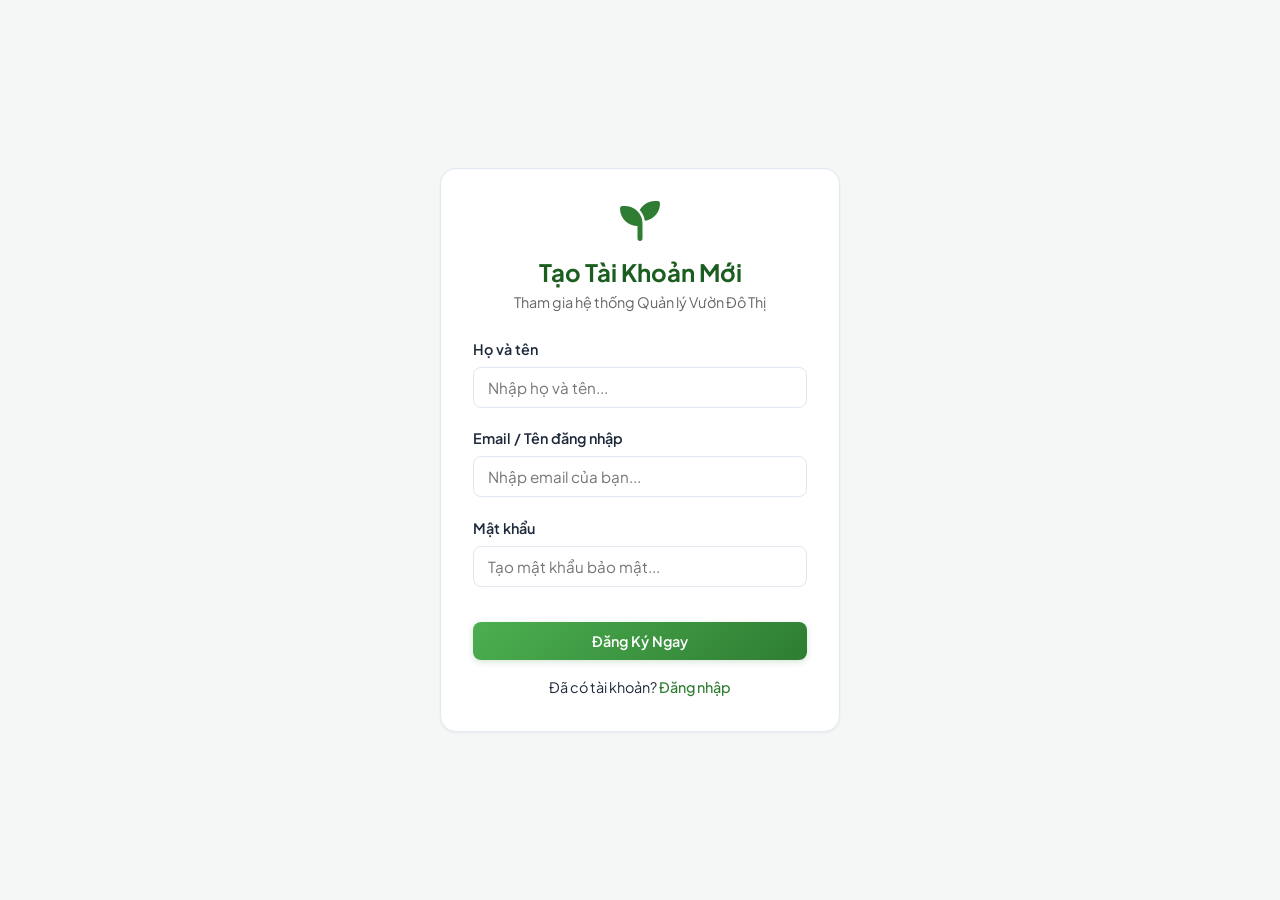
==== dang-ky.html @ ef1e94a7 "Hoàn thiện mã nguồn UrbanGarden" ====
<!DOCTYPE html>
<html lang="vi">
<head>
    <meta charset="UTF-8">
    <meta name="viewport" content="width=device-width, initial-scale=1.0">
    <title>Đăng Ký Tài Khoản - UrbanGarden</title>
    <link rel="stylesheet" href="style.css">
    <link rel="stylesheet" href="https://cdnjs.cloudflare.com/ajax/libs/font-awesome/6.4.0/css/all.min.css">
</head>
<body style="display: flex; justify-content: center; align-items: center; min-height: 100vh; background-color: #f4f7f6;">

    <div class="card form-card" style="width: 100%; max-width: 400px; padding: 2rem;">
        <div style="text-align: center; margin-bottom: 1.5rem;">
            <i class="fa-solid fa-seedling" style="font-size: 2.5rem; color: #2e7d32;"></i>
            <h1 style="font-size: 1.5rem; color: #1b5e20; margin-top: 10px;">Tạo Tài Khoản Mới</h1>
            <p style="color: #666; font-size: 0.9rem;">Tham gia hệ thống Quản lý Vườn Đô Thị</p>
        </div>

        <!-- Bỏ action mặc định, dùng JS xử lý -->
        <form id="registerForm">
            <div class="form-group">
                <label for="fullname">Họ và tên</label>
                <input type="text" id="fullname" placeholder="Nhập họ và tên..." required>
            </div>

            <div class="form-group">
                <label for="reg-email">Email / Tên đăng nhập</label>
                <input type="email" id="reg-email" placeholder="Nhập email của bạn..." required>
            </div>

            <div class="form-group">
                <label for="reg-password">Mật khẩu</label>
                <input type="password" id="reg-password" placeholder="Tạo mật khẩu bảo mật..." required>
            </div>

            <button type="submit" class="btn-primary" style="width: 100%; justify-content: center; margin-top: 1rem; padding: 10px;">Đăng Ký Ngay</button>
            
            <div style="text-align: center; margin-top: 1rem; font-size: 0.9rem;">
                Đã có tài khoản? <a href="dang-nhap.html" style="color: #2e7d32; text-decoration: none; font-weight: 500;">Đăng nhập</a>
            </div>
        </form>
    </div>

    <script>
        document.getElementById('registerForm').addEventListener('submit', function(e) {
            e.preventDefault();
            const name = document.getElementById('fullname').value;
            const email = document.getElementById('reg-email').value;
            const password = document.getElementById('reg-password').value;

            // Lưu thông tin tài khoản vào LocalStorage
            localStorage.setItem('registeredName', name);
            localStorage.setItem('registeredEmail', email);
            localStorage.setItem('registeredPassword', password);

            alert('Đăng ký tài khoản thành công! Vui lòng đăng nhập.');
            window.location.href = 'dang-nhap.html';
        });
    </script>
</body>
</html>
---- style.css ----
@import url('https://fonts.googleapis.com/css2?family=Plus+Jakarta+Sans:wght@400;500;600;700&display=swap');

* {
    margin: 0;
    padding: 0;
    box-sizing: border-box;
    font-family: 'Plus Jakarta Sans', 'Segoe UI', system-ui, -apple-system, sans-serif;
}

:root {
    --primary: #2e7d32;
    --primary-hover: #1b5e20;
    --primary-light: #e8f5e9;
    --accent: #4caf50;
    --text-dark: #1e293b;
    --text-muted: #64748b;
    --bg-main: #f8fafc;
    --card-bg: #ffffff;
    --border-color: #e2e8f0;
    --shadow-sm: 0 1px 3px rgba(0,0,0,0.05);
    --shadow-md: 0 4px 12px -2px rgba(0,0,0,0.08);
    --shadow-lg: 0 10px 25px -5px rgba(0,0,0,0.1);
    --radius-sm: 8px;
    --radius-md: 12px;
    --radius-lg: 16px;
}

body {
    background-color: var(--bg-main);
    color: var(--text-dark);
    line-height: 1.6;
}

/* --- HEADER & NAVIGATION --- */
.header {
    background: rgba(255, 255, 255, 0.9);
    backdrop-filter: blur(10px);
    position: sticky;
    top: 0;
    z-index: 900;
    display: flex;
    justify-content: space-between;
    align-items: center;
    padding: 0.8rem 2rem;
    border-bottom: 1px solid var(--border-color);
    box-shadow: var(--shadow-sm);
}

.logo {
    display: flex;
    align-items: center;
    gap: 12px;
    font-size: 1.35rem;
    font-weight: 700;
    color: var(--primary);
    letter-spacing: -0.5px;
}

.logo i {
    background: linear-gradient(135deg, #4caf50, #2e7d32);
    -webkit-background-clip: text;
    -webkit-text-fill-color: transparent;
    font-size: 1.6rem;
}

.nav {
    display: flex;
    gap: 1.5rem;
}

.nav a {
    text-decoration: none;
    color: var(--text-muted);
    font-weight: 600;
    font-size: 0.95rem;
    display: flex;
    align-items: center;
    gap: 8px;
    padding: 8px 16px;
    border-radius: 20px;
    transition: all 0.25s ease;
}

.nav a:hover {
    color: var(--primary);
    background-color: var(--primary-light);
}

.nav a.active {
    color: #ffffff;
    background: linear-gradient(135deg, #4caf50, #2e7d32);
    box-shadow: 0 4px 10px rgba(46, 125, 50, 0.25);
}

.user-profile {
    display: flex;
    align-items: center;
    gap: 16px;
}

/* --- BUTTONS --- */
.btn-primary {
    background: linear-gradient(135deg, #4caf50, #2e7d32);
    color: white;
    border: none;
    padding: 9px 18px;
    border-radius: var(--radius-sm);
    cursor: pointer;
    font-size: 0.9rem;
    font-weight: 600;
    display: inline-flex;
    align-items: center;
    gap: 8px;
    box-shadow: 0 2px 6px rgba(46, 125, 50, 0.2);
    transition: all 0.25s ease;
}

.btn-primary:hover {
    transform: translateY(-2px);
    box-shadow: 0 4px 12px rgba(46, 125, 50, 0.35);
}

.btn-outline {
    background: transparent;
    border: 1.5px solid var(--primary);
    color: var(--primary);
    padding: 8px 16px;
    border-radius: var(--radius-sm);
    cursor: pointer;
    font-size: 0.9rem;
    font-weight: 600;
    display: inline-flex;
    align-items: center;
    gap: 6px;
    transition: all 0.25s ease;
}

.btn-outline:hover {
    background: var(--primary-light);
    transform: translateY(-1px);
}

.btn-login {
    background: linear-gradient(135deg, #2e7d32, #1b5e20);
    color: white;
    padding: 8px 18px;
    border-radius: 20px;
    font-size: 0.9rem;
    font-weight: 600;
    display: flex;
    align-items: center;
    gap: 8px;
    text-decoration: none;
    box-shadow: 0 2px 8px rgba(46, 125, 50, 0.25);
    transition: all 0.25s ease;
}

.btn-login:hover {
    transform: translateY(-1px);
    box-shadow: 0 4px 12px rgba(46, 125, 50, 0.4);
}

/* --- MAIN CONTAINER & CARDS --- */
.main-container {
    max-width: 1200px;
    margin: 2rem auto;
    padding: 0 1.5rem;
}

.welcome-section {
    margin-bottom: 2rem;
}

.welcome-section h1 {
    font-size: 2rem;
    color: var(--primary-hover);
    font-weight: 700;
}

.welcome-section p {
    color: var(--text-muted);
    font-size: 1rem;
    margin-top: 4px;
}

.stats-grid {
    display: grid;
    grid-template-columns: repeat(auto-fit, minmax(260px, 1fr));
    gap: 1.25rem;
    margin-bottom: 2rem;
}

.stat-card {
    background: var(--card-bg);
    padding: 1.5rem;
    border-radius: var(--radius-md);
    display: flex;
    align-items: center;
    gap: 20px;
    border: 1px solid var(--border-color);
    box-shadow: var(--shadow-sm);
    transition: transform 0.25s ease, box-shadow 0.25s ease;
}

.stat-card:hover {
    transform: translateY(-3px);
    box-shadow: var(--shadow-md);
}

.stat-card i {
    font-size: 1.8rem;
    padding: 16px;
    border-radius: var(--radius-md);
}

.icon-green { background: #e8f5e9; color: #2e7d32; }
.icon-orange { background: #fff3e0; color: #ef6c00; }
.icon-blue { background: #e3f2fd; color: #1565c0; }

.stat-card h3 {
    font-size: 1.6rem;
    font-weight: 700;
    color: var(--text-dark);
}

.stat-card p {
    color: var(--text-muted);
    font-size: 0.9rem;
    font-weight: 500;
}

.card {
    background: var(--card-bg);
    padding: 1.5rem;
    border-radius: var(--radius-lg);
    border: 1px solid var(--border-color);
    box-shadow: var(--shadow-sm);
    margin-bottom: 1.5rem;
}

.card-header {
    display: flex;
    justify-content: space-between;
    align-items: center;
    margin-bottom: 1.2rem;
    padding-bottom: 0.8rem;
    border-bottom: 1px solid var(--border-color);
}

.card-header h2 {
    font-size: 1.15rem;
    font-weight: 700;
    color: var(--text-dark);
    display: flex;
    align-items: center;
    gap: 10px;
}

/* --- FILTER BAR --- */
.filter-bar {
    display: flex;
    gap: 12px;
    margin-bottom: 1.5rem;
    overflow-x: auto;
    padding-bottom: 4px;
}

.filter-btn {
    background: var(--card-bg);
    border: 1.5px solid var(--border-color);
    padding: 8px 18px;
    border-radius: 30px;
    cursor: pointer;
    font-size: 0.9rem;
    font-weight: 600;
    color: var(--text-muted);
    white-space: nowrap;
    transition: all 0.25s ease;
}

.filter-btn:hover {
    border-color: var(--primary);
    color: var(--primary);
}

.filter-btn.active {
    background: var(--primary);
    color: white;
    border-color: var(--primary);
    box-shadow: 0 4px 10px rgba(46, 125, 50, 0.25);
}

/* --- PLANTS & ARTICLES GRID --- */
.my-plants-grid {
    display: grid;
    grid-template-columns: repeat(auto-fit, minmax(320px, 1fr));
    gap: 1.5rem;
}

.plant-detailed-card {
    background: var(--card-bg);
    border-radius: var(--radius-lg);
    overflow: hidden;
    border: 1px solid var(--border-color);
    box-shadow: var(--shadow-sm);
    display: flex;
    flex-direction: column;
    transition: all 0.3s ease;
}

.plant-detailed-card:hover {
    transform: translateY(-5px);
    box-shadow: var(--shadow-lg);
}

.plant-detailed-card img {
    width: 100%;
    height: 180px;
    object-fit: cover;
}

.plant-content {
    padding: 1.25rem;
    display: flex;
    flex-direction: column;
    flex-grow: 1;
}

.location-tag {
    display: inline-block;
    background: var(--primary-light);
    color: var(--primary);
    font-size: 0.75rem;
    font-weight: 700;
    padding: 4px 10px;
    border-radius: 20px;
    margin-bottom: 10px;
    align-self: flex-start;
    text-transform: uppercase;
    letter-spacing: 0.5px;
}

.plant-content h3 {
    font-size: 1.15rem;
    font-weight: 700;
    color: var(--text-dark);
    margin-bottom: 6px;
}

.plant-specs {
    list-style: none;
    font-size: 0.85rem;
    color: var(--text-muted);
    margin: 12px 0;
    background: #f1f5f9;
    padding: 10px 14px;
    border-radius: var(--radius-sm);
}

.plant-specs li {
    display: flex;
    justify-content: space-between;
    margin-bottom: 4px;
}

.progress-bar {
    width: 100%;
    height: 8px;
    background: #e2e8f0;
    border-radius: 10px;
    overflow: hidden;
    margin: 8px 0;
}

.progress {
    height: 100%;
    background: linear-gradient(90deg, #4caf50, #2e7d32);
    border-radius: 10px;
}

.progress.warning {
    background: linear-gradient(90deg, #ff9800, #ed6c02);
}

/* --- BADGES & TASKS --- */
.badge {
    background: var(--primary-light);
    color: var(--primary);
    padding: 4px 12px;
    border-radius: 20px;
    font-size: 0.8rem;
    font-weight: 600;
}

.task-list {
    list-style: none;
}

.task-item {
    display: flex;
    align-items: center;
    gap: 12px;
    padding: 12px 0;
    border-bottom: 1px solid #f1f5f9;
}

.task-item:last-child {
    border-bottom: none;
}

/* --- NOTIFICATIONS & REMINDER DROPDOWN --- */
.notification-wrapper {
    position: relative;
}

.notification-icon {
    position: relative;
    cursor: pointer;
    font-size: 1.25rem;
    color: var(--text-muted);
    padding: 8px;
    border-radius: 50%;
    transition: all 0.2s ease;
    display: flex;
    align-items: center;
    justify-content: center;
}

.notification-icon:hover {
    background-color: var(--primary-light);
    color: var(--primary);
}

.notification-badge {
    position: absolute;
    top: 2px;
    right: 2px;
    background-color: #ef4444;
    color: white;
    font-size: 0.7rem;
    font-weight: 700;
    padding: 2px 6px;
    border-radius: 10px;
    line-height: 1;
    border: 2px solid #ffffff;
}

.notification-dropdown {
    display: none;
    position: absolute;
    right: 0;
    top: 48px;
    width: 340px;
    background-color: var(--card-bg);
    box-shadow: var(--shadow-lg);
    border-radius: var(--radius-md);
    z-index: 1000;
    overflow: hidden;
    border: 1px solid var(--border-color);
    animation: fadeIn 0.2s ease-in-out;
}

@keyframes fadeIn {
    from { opacity: 0; transform: translateY(-8px); }
    to { opacity: 1; transform: translateY(0); }
}

.notification-dropdown.active {
    display: block;
}

.dropdown-header {
    background-color: #f8fafc;
    padding: 14px 16px;
    border-bottom: 1px solid var(--border-color);
}

.reminder-form {
    padding: 14px 16px;
    background-color: #fafafa;
}

.reminder-form h4 {
    font-size: 0.85rem;
    font-weight: 700;
    color: var(--text-dark);
    margin-bottom: 10px;
}

.form-group-sm input {
    width: 100%;
    padding: 8px 12px;
    border: 1px solid var(--border-color);
    border-radius: var(--radius-sm);
    font-size: 0.85rem;
    outline: none;
    margin-bottom: 8px;
}

.form-group-sm input:focus {
    border-color: var(--primary);
}

.btn-primary-sm {
    width: 100%;
    background: var(--primary);
    color: white;
    border: none;
    padding: 8px;
    border-radius: var(--radius-sm);
    cursor: pointer;
    font-size: 0.85rem;
    font-weight: 600;
}

.btn-primary-sm:hover {
    background: var(--primary-hover);
}

/* --- FORMS & RESPONSIVE --- */
.form-card {
    max-width: 700px;
    margin: 0 auto;
}

.form-group {
    margin-bottom: 1.2rem;
}

.form-group label {
    display: block;
    font-size: 0.9rem;
    font-weight: 600;
    color: var(--text-dark);
    margin-bottom: 6px;
}

.form-group input,
.form-group select,
.form-group textarea {
    width: 100%;
    padding: 10px 14px;
    border: 1px solid var(--border-color);
    border-radius: var(--radius-sm);
    font-size: 0.95rem;
    outline: none;
    transition: border-color 0.25s ease;
}

.form-group input:focus,
.form-group select:focus,
.form-group textarea:focus {
    border-color: var(--primary);
    box-shadow: 0 0 0 3px rgba(46, 125, 50, 0.15);
}

@media (max-width: 768px) {
    .header {
        flex-direction: column;
        gap: 12px;
        padding: 1rem;
    }
    .nav {
        flex-wrap: wrap;
        justify-content: center;
        gap: 8px;
    }
}

/* --- Giao diện Lịch Tháng --- */
.calendar-month-card {
    padding: 1.5rem;
}

.calendar-weekdays {
    display: grid;
    grid-template-columns: repeat(7, 1fr);
    text-align: center;
    font-weight: 700;
    color: var(--text-muted);
    font-size: 0.9rem;
    padding-bottom: 10px;
    border-bottom: 2px solid var(--border-color);
    margin-bottom: 10px;
}

.calendar-grid-month {
    display: grid;
    grid-template-columns: repeat(7, 1fr);
    gap: 8px;
}

.calendar-day-cell {
    background: #fafafa;
    border: 1px solid var(--border-color);
    border-radius: var(--radius-sm);
    min-height: 100px;
    padding: 8px;
    display: flex;
    flex-direction: column;
    transition: all 0.2s ease;
}

.calendar-day-cell:hover {
    background: #f1f5f9;
}

.calendar-day-cell.empty {
    background: transparent;
    border: none;
}

.calendar-day-cell.today {
    background: var(--primary-light);
    border-color: var(--primary);
    box-shadow: 0 0 0 2px rgba(46, 125, 50, 0.2);
}

.day-number {
    font-weight: 700;
    font-size: 0.9rem;
    color: var(--text-dark);
    margin-bottom: 6px;
}

.calendar-day-cell.today .day-number {
    color: var(--primary-hover);
}

.day-tasks {
    display: flex;
    flex-direction: column;
    gap: 4px;
    overflow-y: auto;
    max-height: 70px;
}

.day-task-item {
    background: #ffffff;
    border-left: 3px solid var(--primary);
    padding: 3px 6px;
    font-size: 0.75rem;
    border-radius: 3px;
    color: var(--text-dark);
    box-shadow: 0 1px 2px rgba(0,0,0,0.02);
}

@media (max-width: 768px) {
    .calendar-weekdays div {
        font-size: 0.75rem;
    }
    .calendar-day-cell {
        min-height: 80px;
        padding: 4px;
    }
    .day-task-item {
        font-size: 0.65rem;
    }
}

/* --- Modal Ghi Chú Lịch Tháng --- */
.modal-overlay {
    position: fixed;
    top: 0;
    left: 0;
    width: 100%;
    height: 100%;
    background: rgba(0, 0, 0, 0.5);
    backdrop-filter: blur(4px);
    display: flex;
    justify-content: center;
    align-items: center;
    z-index: 2000;
}

.calendar-day-cell {
    cursor: pointer;
    position: relative;
}

.calendar-day-cell:hover::after {
    content: '+ Thêm ghi chú';
    position: absolute;
    bottom: 4px;
    right: 4px;
    font-size: 0.65rem;
    background: var(--primary);
    color: white;
    padding: 2px 4px;
    border-radius: 3px;
}
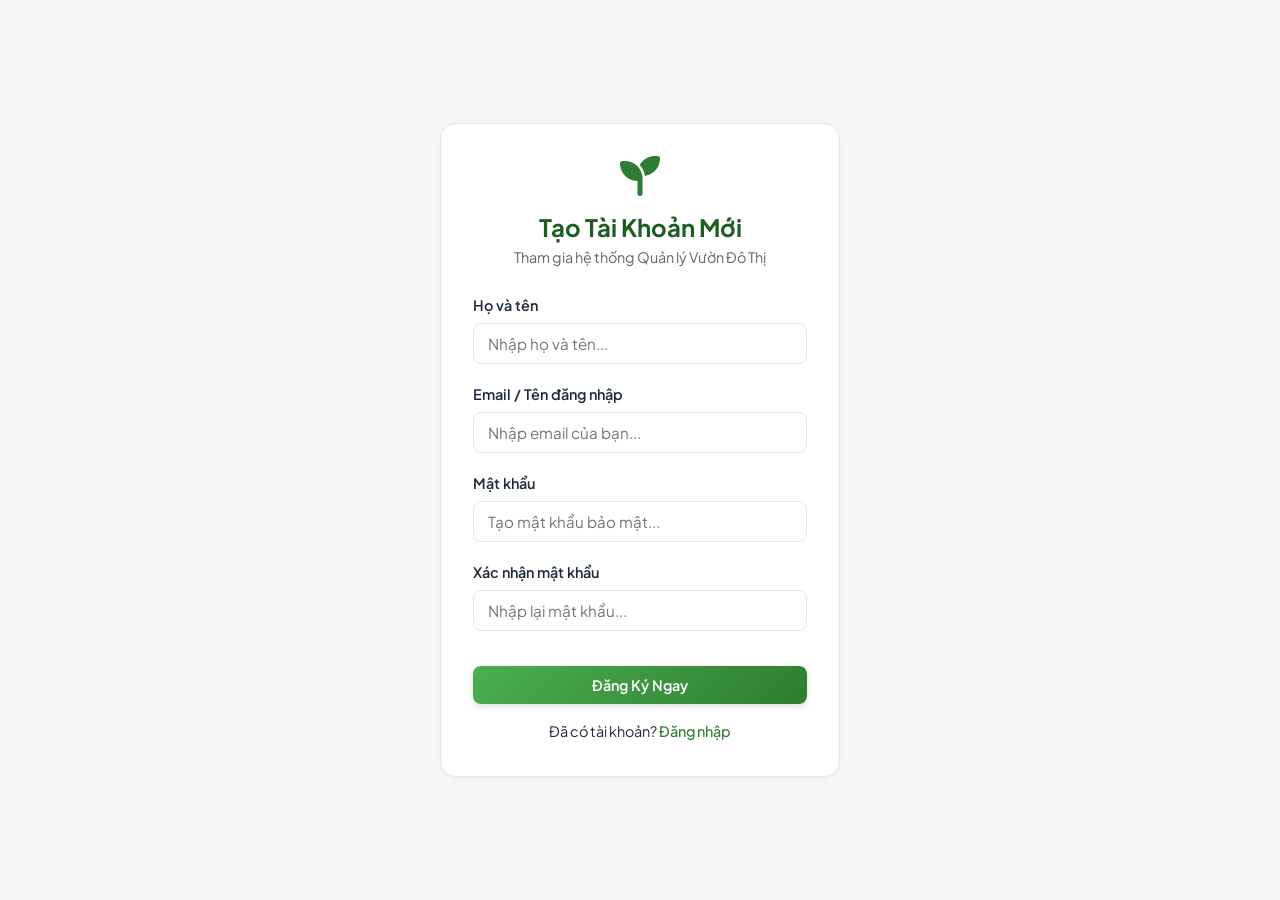
==== commit bf06d42b: "thay doi dang-ky, dang-nhap" ====
--- a/dang-ky.html
+++ b/dang-ky.html
@@ -32,6 +32,11 @@
                 <label for="reg-password">Mật khẩu</label>
                 <input type="password" id="reg-password" placeholder="Tạo mật khẩu bảo mật..." required>
             </div>
+            
+            <div class="form-group">
+                <label for="reg-confirm-password">Xác nhận mật khẩu</label>
+                <input type="password" id="reg-confirm-password" placeholder="Nhập lại mật khẩu..." required>
+            </div>
 
             <button type="submit" class="btn-primary" style="width: 100%; justify-content: center; margin-top: 1rem; padding: 10px;">Đăng Ký Ngay</button>
             
@@ -41,21 +46,85 @@
         </form>
     </div>
 
+    <!-- Popup Thông Báo Hiện Đại -->
+    <div id="customModal" style="display: none; position: fixed; inset: 0; background: rgba(0, 0, 0, 0.45); z-index: 99999; align-items: center; justify-content: center;">
+        <div style="background: #ffffff; width: 90%; max-width: 340px; border-radius: 24px; padding: 28px 24px; text-align: center; box-shadow: 0 20px 40px rgba(0,0,0,0.2); font-family: inherit;">
+            
+            <!-- Icon tròn có vầng hào quang toả ra -->
+            <div id="modalIconWrap" style="width: 72px; height: 72px; border-radius: 50%; margin: 0 auto 18px; display: flex; align-items: center; justify-content: center; font-size: 32px;">
+                <i id="modalIcon"></i>
+            </div>
+
+            <h3 id="modalTitle" style="margin: 0 0 10px; font-size: 19px; font-weight: 700; color: #1e293b;">Thông báo</h3>
+            <p id="modalMessage" style="margin: 0 0 24px; font-size: 14px; line-height: 1.5; color: #475569;"></p>
+
+            <button id="modalBtn" style="width: 100%; padding: 13px; border: none; border-radius: 30px; background: #2e7d32; color: #ffffff; font-size: 15px; font-weight: 600; cursor: pointer;">
+                Đồng ý
+            </button>
+        </div>
+    </div>
+
     <script>
-        document.getElementById('registerForm').addEventListener('submit', function(e) {
-            e.preventDefault();
-            const name = document.getElementById('fullname').value;
-            const email = document.getElementById('reg-email').value;
-            const password = document.getElementById('reg-password').value;
+    // Hàm hiển thị Popup Modal (Tích V xanh thành công / Dấu X đỏ thất bại)
+    function showAppModal(isSuccess, message, onConfirm) {
+        const modal = document.getElementById('customModal');
+        const iconWrap = document.getElementById('modalIconWrap');
+        const icon = document.getElementById('modalIcon');
+        const msg = document.getElementById('modalMessage');
+        const btn = document.getElementById('modalBtn');
 
-            // Lưu thông tin tài khoản vào LocalStorage
-            localStorage.setItem('registeredName', name);
-            localStorage.setItem('registeredEmail', email);
-            localStorage.setItem('registeredPassword', password);
+        msg.textContent = message;
 
-            alert('Đăng ký tài khoản thành công! Vui lòng đăng nhập.');
+        if (isSuccess) {
+            // Tích V xanh lá
+            iconWrap.style.background = 'radial-gradient(circle, rgba(34, 197, 94, 0.25) 0%, rgba(34, 197, 94, 0.05) 70%)';
+            icon.className = 'fa-solid fa-check';
+            icon.style.color = '#16a34a';
+        } else {
+            // Dấu X màu đỏ
+            iconWrap.style.background = 'radial-gradient(circle, rgba(239, 68, 68, 0.25) 0%, rgba(239, 68, 68, 0.05) 70%)';
+            icon.className = 'fa-solid fa-xmark';
+            icon.style.color = '#dc2626';
+        }
+
+        modal.style.display = 'flex';
+
+        btn.onclick = function() {
+            modal.style.display = 'none';
+            if (onConfirm) onConfirm();
+        };
+    }
+
+    // Xử lý nộp form đăng ký
+    document.getElementById('registerForm').addEventListener('submit', function(e) {
+        e.preventDefault();
+        const name = document.getElementById('fullname').value.trim();
+        const email = document.getElementById('reg-email').value.trim();
+        const password = document.getElementById('reg-password').value;
+        const confirmPassword = document.getElementById('reg-confirm-password').value;
+
+        // 1. Kiểm tra độ dài mật khẩu tối thiểu
+        if (password.length < 6) {
+            showAppModal(false, 'Mật khẩu phải có tối thiểu 6 ký tự!');
+            return;
+        }
+
+        // 2. Kiểm tra xác nhận mật khẩu
+        if (password !== confirmPassword) {
+            showAppModal(false, 'Mật khẩu xác nhận không khớp! Vui lòng nhập lại.');
+            return;
+        }
+
+        // Lưu thông tin người dùng vào LocalStorage
+        localStorage.setItem('registeredName', name);
+        localStorage.setItem('registeredEmail', email);
+        localStorage.setItem('registeredPassword', password);
+
+        // 3. Đăng ký thành công
+        showAppModal(true, 'Đăng ký tài khoản thành công! Chào mừng bạn đến với UrbanGarden.', function() {
             window.location.href = 'dang-nhap.html';
         });
+    });
     </script>
 </body>
 </html>
--- a/style.css
+++ b/style.css
@@ -688,4 +688,27 @@
     color: white;
     padding: 2px 4px;
     border-radius: 3px;
+}
+
+/* --- Giao diện Bảng dữ liệu Nhật ký --- */
+.data-table {
+    width: 100%;
+    border-collapse: collapse;
+    text-align: left;
+    font-size: 0.9rem;
+}
+
+.data-table th, .data-table td {
+    padding: 12px 16px;
+    border-bottom: 1px solid var(--border-color);
+}
+
+.data-table th {
+    background-color: #f8fafc;
+    font-weight: 700;
+    color: var(--text-dark);
+}
+
+.data-table tr:hover {
+    background-color: #f1f5f9;
 }
